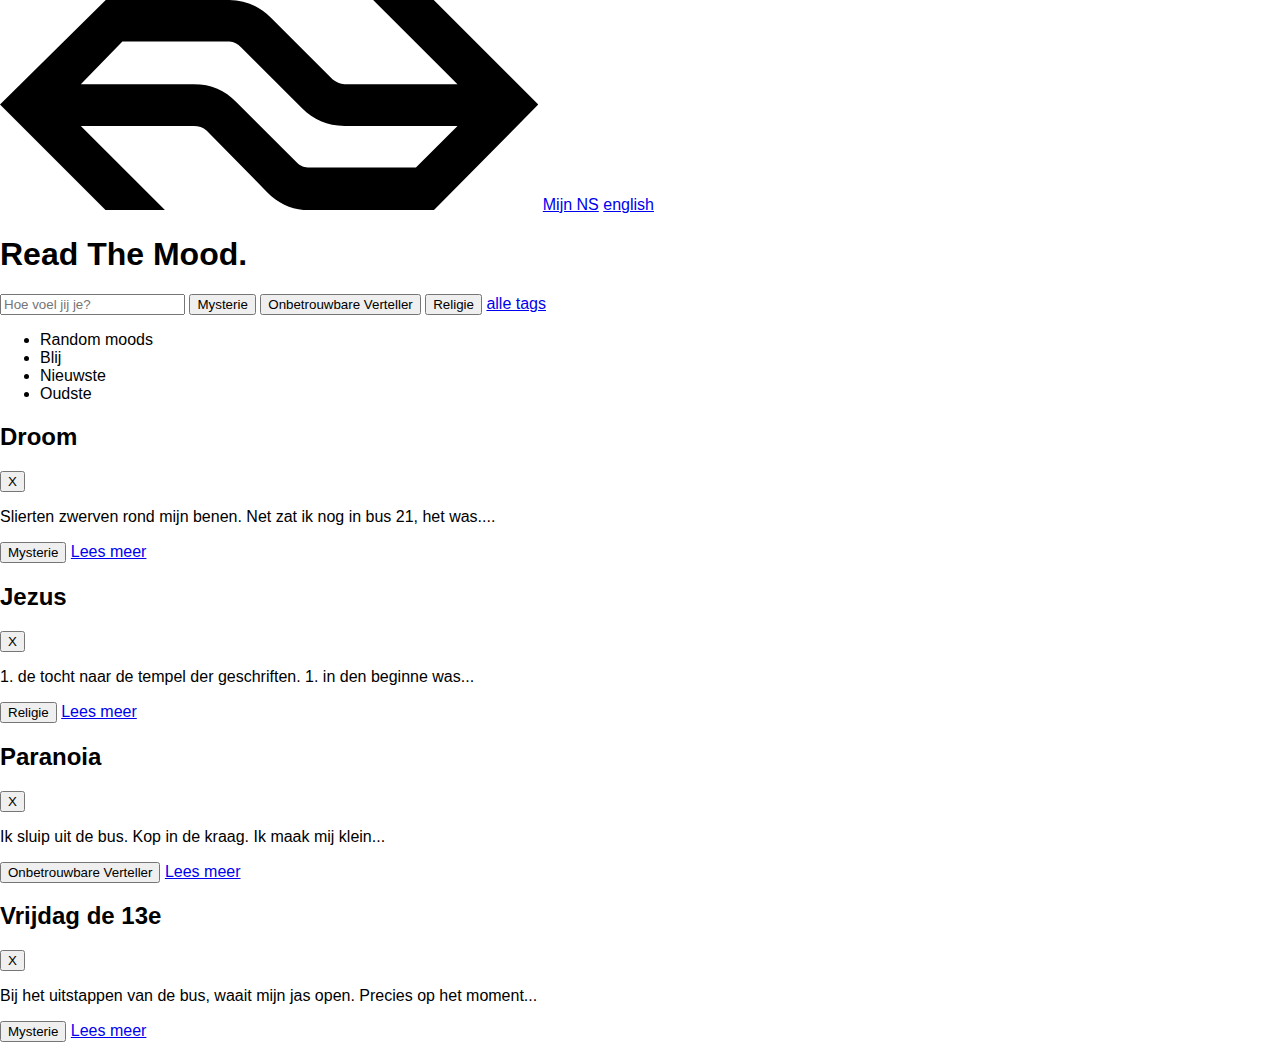
==== index.html @ 93d9e7eb "add the first step of html" ====
<!DOCTYPE html>
<html lang="nl">
<head>
    <title>Overzichtspagina</title>
    <meta charset="utf-8">
    <link rel="stylesheet" href="css/style.css">
</head>
<body>
    <header>
           <svg class="ns-logo" version="1.1" width="538.32953" height="210.2625"  xml:space="preserve"  > <defs> <clipPath> <path d="m0 8418.9 5952.75 0L5952.75 0 0 0 0 8418.9z"/> </clipPath> </defs> <g transform="matrix(1.25,0,0,-1.25,-103.998,631.3225)"> <g transform="scale(0.1,0.1)"> <g> <g clip-path="url(#clipPath20)" > <path d="m2666.73 4717.86c38.13 0 66.57-19.06 95.17-47.37l484.79-484.64c95.16-95.02 199.58-142.68 342.25-142.68l903.15 0-332.73-332.72-846.25 0c-47.51 0-75.81 9.53-104.4 38.12l-484.94 484.64c-95.02 95.31-199.43 142.68-342.11 142.68l-903.15 0 332.73 341.97 855.49 0zm332.87 190.04c-95.02 95.32-209.26 142.68-332.87 142.68l-988.64 0-846.106-836.14 846.106-845.96 475.4 0-674.98 674.69 903.15 0c37.98 0 75.96-9.53 104.56-38.12L2971 3510.87c95.02-95.02 209.11-142.39 332.73-142.39l998.17 0 836.72 845.96-836.72 836.14-484.79 0 674.98-674.69-903.15 0c-38.12 0-66.43 19.06-95.03 37.84"/> </g> </g> </g> </g> </svg>

           <a href="account/inlog.html">Mijn NS</a>
           <a href="http://www.english.com">english</a>
    </header>

    <main>
        <section>
           <h1>Read The Mood.</h1>
           <input type="search" name="search" placeholder="Hoe voel jij je?">

           <button class="mystery">Mysterie</button>
           <button class="unreliable">Onbetrouwbare Verteller</button>
           <button class="religion">Religie</button>

           <a href="#">alle tags</a>
        </section>

       <section>
           <nav>
               <ul>
                   <li>Random moods</li>
                   <li>Blij</li>
                   <li>Nieuwste</li>
                   <li>Oudste</li>
               </ul>
           </nav>

           <article>
               <h2>Droom</h2> <button class="delete">X</button>
               <p>Slierten zwerven rond mijn benen. Net zat ik nog in bus 21, het was....</p>
               <button class="mystery">Mysterie</button>
               <a href="verhalen/droom.html">Lees meer</a>
           </article>

           <article>
               <h2>Jezus</h2> <button class="delete">X</button>
               <p>1. de tocht naar de tempel der geschriften. 1. in den beginne was...</p>
               <button class="religion">Religie</button>
               <a href="#">Lees meer</a>
           </article>

           <article>
               <h2>Paranoia</h2> <button class="delete">X</button>
               <p>Ik sluip uit de bus. Kop in de kraag. Ik maak mij klein...</p>
               <button class="unreliable">Onbetrouwbare Verteller</button>
               <a href="#">Lees meer</a>
           </article>

           <article>
               <h2>Vrijdag de 13e</h2> <button class="delete">X</button>
               <p>Bij het uitstappen van de bus, waait mijn jas open. Precies op het moment...</p>
               <button class="mystery">Mysterie</button>
               <a href="#">Lees meer</a>
           </article>
       </section>

    </main>
</body>
</html>
---- css/style.css ----
body{
    margin:0;
    padding:0;
    font-family: roboto, sans-serif;
    font-size: 1em;
}

/*header{
    width: 100%;
    height: 3em;
}

.ns-logo path{
    fill: #003082;
    width: 100%;
    height: auto;
}*/
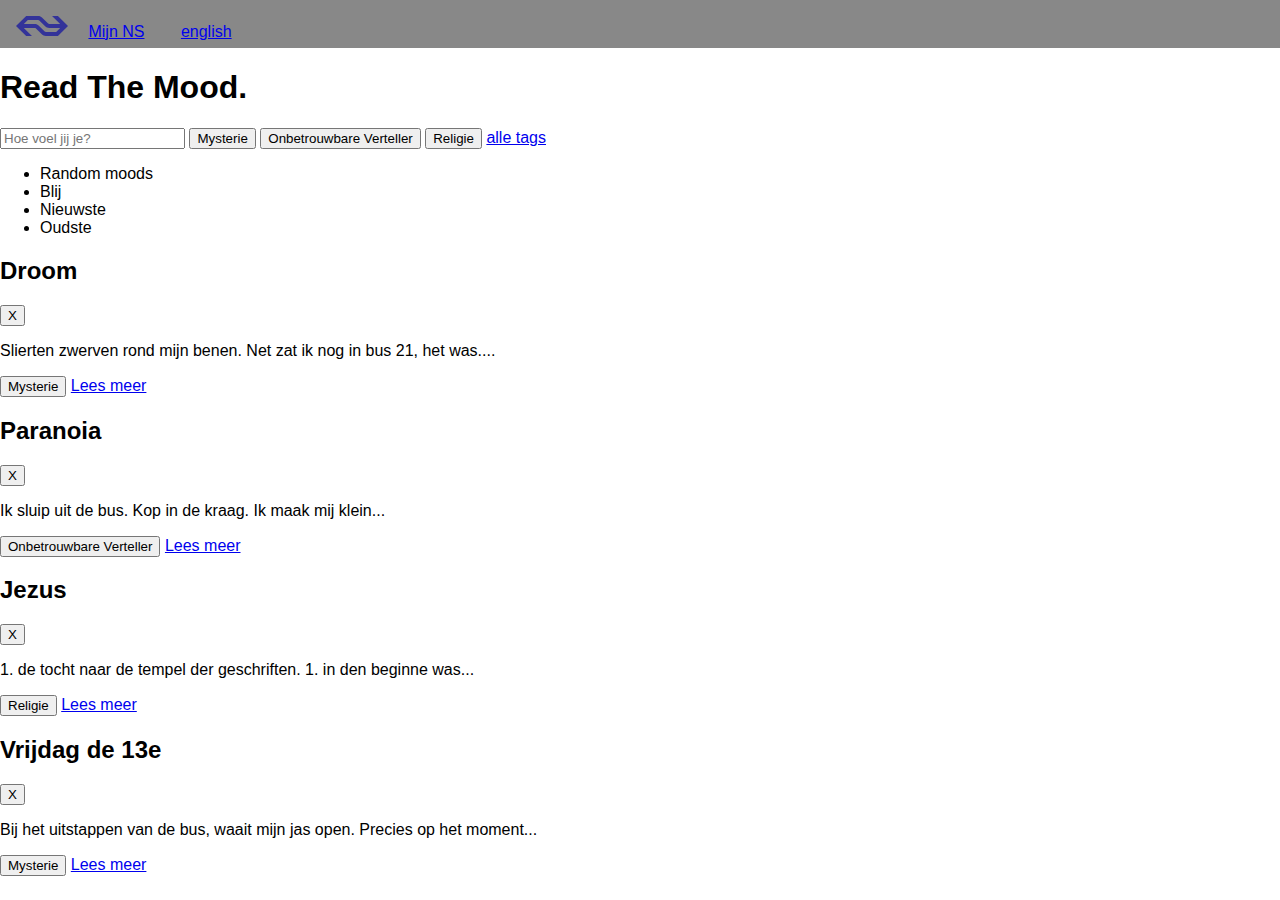
==== commit 3bba1958: "add new page, change css and change logo image" ====
--- a/index.html
+++ b/index.html
@@ -3,11 +3,13 @@
 <head>
     <title>Overzichtspagina</title>
     <meta charset="utf-8">
+    <meta name="viewport" content="width=device-width, initial-scale=1">
+
     <link rel="stylesheet" href="css/style.css">
 </head>
 <body>
     <header>
-           <svg class="ns-logo" version="1.1" width="538.32953" height="210.2625"  xml:space="preserve"  > <defs> <clipPath> <path d="m0 8418.9 5952.75 0L5952.75 0 0 0 0 8418.9z"/> </clipPath> </defs> <g transform="matrix(1.25,0,0,-1.25,-103.998,631.3225)"> <g transform="scale(0.1,0.1)"> <g> <g clip-path="url(#clipPath20)" > <path d="m2666.73 4717.86c38.13 0 66.57-19.06 95.17-47.37l484.79-484.64c95.16-95.02 199.58-142.68 342.25-142.68l903.15 0-332.73-332.72-846.25 0c-47.51 0-75.81 9.53-104.4 38.12l-484.94 484.64c-95.02 95.31-199.43 142.68-342.11 142.68l-903.15 0 332.73 341.97 855.49 0zm332.87 190.04c-95.02 95.32-209.26 142.68-332.87 142.68l-988.64 0-846.106-836.14 846.106-845.96 475.4 0-674.98 674.69 903.15 0c37.98 0 75.96-9.53 104.56-38.12L2971 3510.87c95.02-95.02 209.11-142.39 332.73-142.39l998.17 0 836.72 845.96-836.72 836.14-484.79 0 674.98-674.69-903.15 0c-38.12 0-66.43 19.06-95.03 37.84"/> </g> </g> </g> </g> </svg>
+           <img class="ns-logo" src="img/ns.svg" alt="NS Logo">
 
            <a href="account/inlog.html">Mijn NS</a>
            <a href="http://www.english.com">english</a>
@@ -43,16 +45,16 @@
            </article>
 
            <article>
+               <h2>Paranoia</h2> <button class="delete">X</button>
+               <p>Ik sluip uit de bus. Kop in de kraag. Ik maak mij klein...</p>
+               <button class="unreliable">Onbetrouwbare Verteller</button>
+               <a href="verhalen/paranoia.html">Lees meer</a>
+           </article>
+
+           <article>
                <h2>Jezus</h2> <button class="delete">X</button>
                <p>1. de tocht naar de tempel der geschriften. 1. in den beginne was...</p>
                <button class="religion">Religie</button>
-               <a href="#">Lees meer</a>
-           </article>
-
-           <article>
-               <h2>Paranoia</h2> <button class="delete">X</button>
-               <p>Ik sluip uit de bus. Kop in de kraag. Ik maak mij klein...</p>
-               <button class="unreliable">Onbetrouwbare Verteller</button>
                <a href="#">Lees meer</a>
            </article>
 
--- a/css/style.css
+++ b/css/style.css
@@ -1,3 +1,7 @@
+*{
+    box-sizing: border-box;
+}
+
 body{
     margin:0;
     padding:0;
@@ -5,13 +9,19 @@
     font-size: 1em;
 }
 
-/*header{
+header{
     width: 100%;
     height: 3em;
+    background-color: #888;
+    padding: 1em;
 }
 
-.ns-logo path{
-    fill: #003082;
-    width: 100%;
-    height: auto;
-}*/+header a{
+    vertical-align: middle;
+    padding: 1em;
+}
+
+.ns-logo{
+    width: 3.250em;
+    height: 1.250em;
+}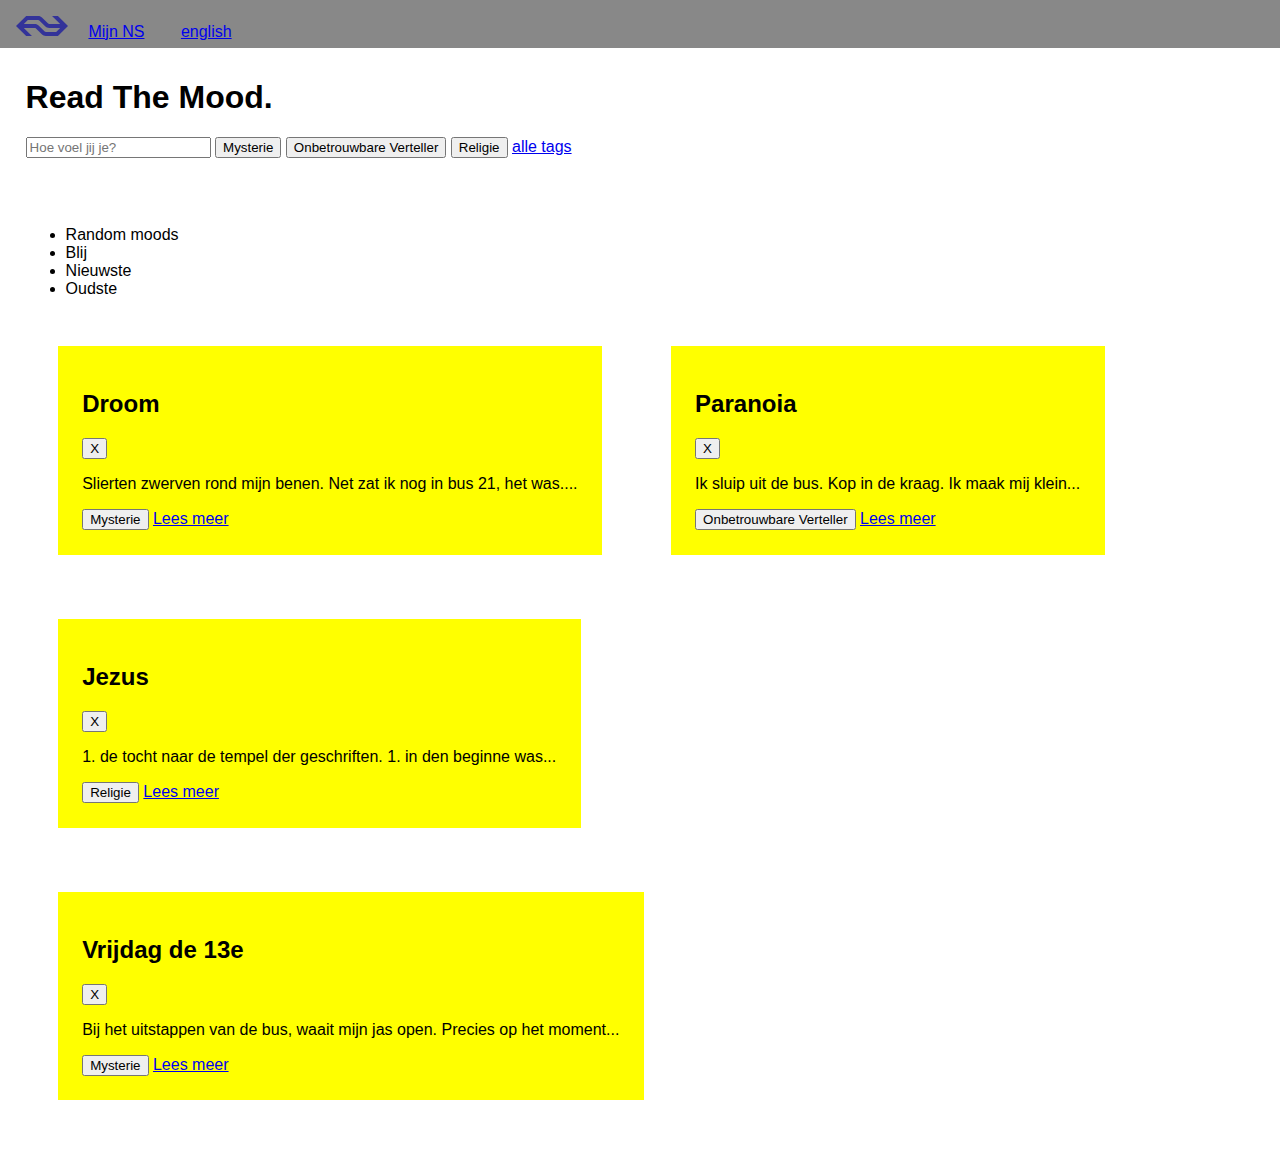
==== commit f8a1c865: "Add css to the pages" ====
--- a/index.html
+++ b/index.html
@@ -7,7 +7,7 @@
 
     <link rel="stylesheet" href="css/style.css">
 </head>
-<body>
+<body class="overzicht">
     <header>
            <img class="ns-logo" src="img/ns.svg" alt="NS Logo">
 
--- a/css/style.css
+++ b/css/style.css
@@ -24,4 +24,93 @@
 .ns-logo{
     width: 3.250em;
     height: 1.250em;
-}+}
+
+section, article{
+    padding: 2%;
+}
+
+/*------------------------------------*\
+  #DROOM: EASY TO READ
+\*------------------------------------*/
+.verhaal h2{
+    font-size: 5em;
+}
+
+.verhaal p{
+    font-size: 1.5em;
+    font-weight: 300;
+    line-height: 2em;
+    margin: 5%;
+}
+
+/*------------------------------------*\
+  #PARANOIA: UNITS FOR LAYOUT
+\*------------------------------------*/
+
+.verhaal-2 h2{
+    font-size: 5em;
+}
+
+.verhaal-2 p{
+    font-size: 1.5em;
+    font-weight: 300;
+    line-height: 2em;
+    padding: 0.5em;
+
+    -webkit-column-count: 2; /* Chrome, Safari, Opera */
+    -moz-column-count: 2; /* Firefox */
+    column-count: 2;
+
+    -webkit-column-gap: 2em; /* Chrome, Safari, Opera */
+    -moz-column-gap: 2em; /* Firefox */
+    column-gap: 2em;
+}
+
+.verhaal-2 a + p:first-letter{
+    font-size: 3em;
+}
+
+
+/*------------------------------------*\
+  #OVERZICHT: BOX MODEL
+\*------------------------------------*/
+/*Positioning*/
+.overzicht header{
+    position: fixed;
+}
+
+.overzicht main{
+    padding-top: 2em;
+}
+
+/*Inline-block*/
+.overzicht header{
+    position: fixed;
+}
+
+.overzicht main{
+    padding-top: 2em;
+}
+
+/*.overzicht main section article{
+    position: static;
+}
+
+.overzicht main section article:nth-child(odd){
+    position: absolute;
+    margin-left: 35em;
+    margin-top: -15em;
+}
+
+.overzicht main section article:nth-child(odd){
+    position: relative;
+    margin-left: 35em;
+    margin-top: -15em;
+}*/
+
+.overzicht main section article{
+    display: inline-block;
+    background-color: yellow;
+    margin: 2em;
+}
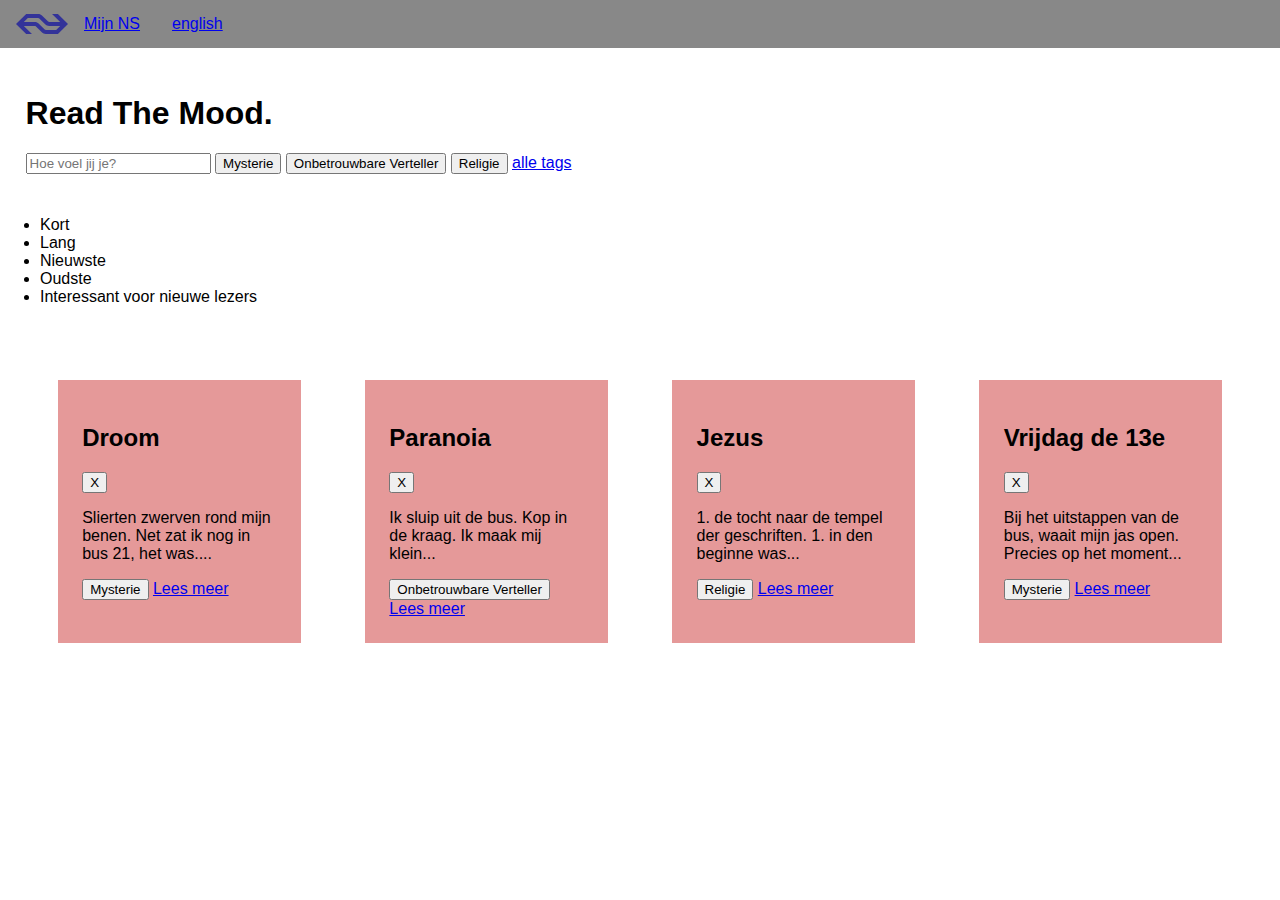
==== commit fd36ec53: "Add breakppoints to the stories" ====
--- a/index.html
+++ b/index.html
@@ -26,17 +26,17 @@
 
            <a href="#">alle tags</a>
         </section>
+        <nav>
+          <ul>
+            <li>Kort</li>
+            <li>Lang</li>
+            <li>Nieuwste</li>
+            <li>Oudste</li>
+            <li>Interessant voor nieuwe lezers</li>
+          </ul>
+        </nav>
 
-       <section>
-           <nav>
-               <ul>
-                   <li>Random moods</li>
-                   <li>Blij</li>
-                   <li>Nieuwste</li>
-                   <li>Oudste</li>
-               </ul>
-           </nav>
-
+        <section class="artikelen">
            <article>
                <h2>Droom</h2> <button class="delete">X</button>
                <p>Slierten zwerven rond mijn benen. Net zat ik nog in bus 21, het was....</p>
--- a/css/style.css
+++ b/css/style.css
@@ -14,10 +14,10 @@
     height: 3em;
     background-color: #888;
     padding: 1em;
+    vertical-align: middle;
 }
 
 header a{
-    vertical-align: middle;
     padding: 1em;
 }
 
@@ -31,8 +31,13 @@
 }
 
 /*------------------------------------*\
-  #DROOM: EASY TO READ
-\*------------------------------------*/
+  #DROOM: EASY TO READ ✓
+\*------------------------------------*/
+.verhaal{
+    margin: 0 auto;
+    width: 60em;
+}
+
 .verhaal h2{
     font-size: 5em;
 }
@@ -41,12 +46,15 @@
     font-size: 1.5em;
     font-weight: 300;
     line-height: 2em;
-    margin: 5%;
-}
-
-/*------------------------------------*\
-  #PARANOIA: UNITS FOR LAYOUT
-\*------------------------------------*/
+}
+
+/*------------------------------------*\
+  #PARANOIA: UNITS FOR LAYOUT ✓
+\*------------------------------------*/
+.verhaal-2{
+    margin: 0 auto;
+    width: 60em;
+}
 
 .verhaal-2 h2{
     font-size: 5em;
@@ -56,8 +64,11 @@
     font-size: 1.5em;
     font-weight: 300;
     line-height: 2em;
-    padding: 0.5em;
-
+}
+
+.verhaal-2 p:nth-child(odd){
+    background-color: hsla(360,60%,50%, 0.5);
+    padding: 2em;
     -webkit-column-count: 2; /* Chrome, Safari, Opera */
     -moz-column-count: 2; /* Firefox */
     column-count: 2;
@@ -73,25 +84,21 @@
 
 
 /*------------------------------------*\
-  #OVERZICHT: BOX MODEL
-\*------------------------------------*/
-/*Positioning*/
+  #OVERZICHT: BOX MODEL ✓
+\*------------------------------------*/
+/*Positioning
 .overzicht header{
     position: fixed;
 }
 
 .overzicht main{
     padding-top: 2em;
-}
-
-/*Inline-block*/
-.overzicht header{
-    position: fixed;
-}
-
+}*/
+
+/*Inline-block
 .overzicht main{
     padding-top: 2em;
-}
+}*/
 
 /*.overzicht main section article{
     position: static;
@@ -109,8 +116,151 @@
     margin-top: -15em;
 }*/
 
-.overzicht main section article{
+/*.overzicht main section article{
     display: inline-block;
-    background-color: yellow;
+    background-color: hsla(360,60%,50%, 0.5);
     margin: 2em;
-}
+}*/
+
+/*------------------------------------*\
+  #HEADER: FLEXBOX ✓
+\*------------------------------------*/
+.overzicht header{
+    display: flex;
+    flex-direction: row;
+    /*flex-direction: row-reverse;*/
+    align-items: center;
+}
+
+/*------------------------------------*\
+  #ARTIKEL: FLEXBOX
+\*------------------------------------*/
+
+/*------------------------------------*\
+  #SITE: MEDIA-QUERIES
+\*------------------------------------*/
+.overzicht main .artikelen article{
+    background-color: hsla(360,60%,50%, 0.5);
+    margin: 2em;
+}
+
+.overzicht main .artikelen{
+    display: flex;
+    flex-wrap: wrap;
+}
+
+@media (min-width: 10em){
+    .overzicht main .artikelen{
+        flex-wrap: wrap;
+        align-content: stretch;
+    }
+
+    .overzicht main .artikelen article{
+        width: 100%;
+    }
+
+    /*verhaal 1*/
+    .verhaal{
+        margin: 0 auto;
+        width: 80%;
+    }
+
+    .verhaal h2{
+        font-size: 3em;
+    }
+
+    .verhaal p{
+        font-size: 1.3em;
+        font-weight: 300;
+        line-height: 2em;
+    }
+
+    /*Verhaal 2*/
+    .verhaal-2{
+        margin: 0 auto;
+        width: 100%;
+    }
+
+    .verhaal-2 h2{
+        font-size: 5em;
+    }
+
+    .verhaal-2 p{
+        font-size: 1.3em;
+        font-weight: 300;
+        line-height: 2em;
+    }
+
+    .verhaal-2 p:nth-child(odd){
+        background-color: hsla(360,60%,50%, 0.5);
+        padding: 1em;
+        -webkit-column-count: 1; /* Chrome, Safari, Opera */
+        -moz-column-count: 1; /* Firefox */
+        column-count: 1;
+
+        -webkit-column-gap: 0; /* Chrome, Safari, Opera */
+        -moz-column-gap: 0; /* Firefox */
+        column-gap: 0;
+    }
+
+    .verhaal-2 a + p:first-letter{
+        font-size: 3em;
+    }
+
+
+}
+
+@media (min-width: 65em){
+    .overzicht main .artikelen{
+        flex-wrap: nowrap;
+    }
+
+    /*Verhaal 1*/
+    .verhaal{
+        margin: 0 auto;
+        width: 60em;
+    }
+
+    .verhaal h2{
+        font-size: 5em;
+    }
+
+    .verhaal p{
+        font-size: 1.5em;
+        font-weight: 300;
+        line-height: 2em;
+    }
+
+    /*Verhaal 2*/
+    .verhaal-2{
+        margin: 0 auto;
+        width: 80%;
+    }
+
+    .verhaal-2 h2{
+        font-size: 5em;
+    }
+
+    .verhaal-2 p{
+        font-size: 1.5em;
+        font-weight: 300;
+        line-height: 2em;
+    }
+
+    .verhaal-2 p:nth-child(odd){
+        background-color: hsla(360,60%,50%, 0.5);
+        padding: 2em;
+        -webkit-column-count: 3; /* Chrome, Safari, Opera */
+        -moz-column-count: 3; /* Firefox */
+        column-count: 3;
+
+        -webkit-column-gap: 2em; /* Chrome, Safari, Opera */
+        -moz-column-gap: 2em; /* Firefox */
+        column-gap: 2em;
+    }
+
+    .verhaal-2 a + p:first-letter{
+        font-size: 3em;
+    }
+
+}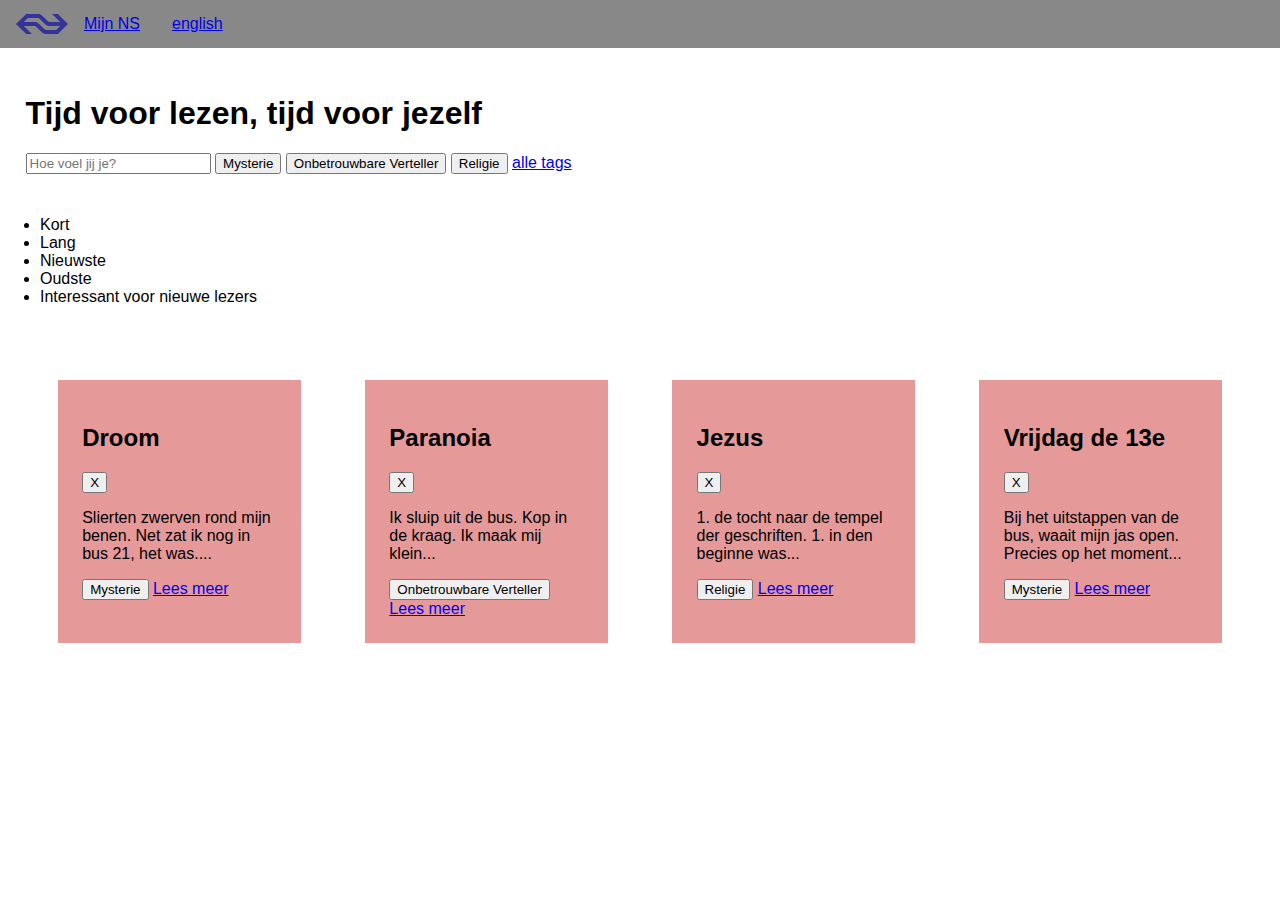
==== commit f07c47b8: "Change the name of the project" ====
--- a/index.html
+++ b/index.html
@@ -17,7 +17,7 @@
 
     <main>
         <section>
-           <h1>Read The Mood.</h1>
+           <h1>Tijd voor lezen, tijd voor jezelf</h1>
            <input type="search" name="search" placeholder="Hoe voel jij je?">
 
            <button class="mystery">Mysterie</button>
--- a/css/style.css
+++ b/css/style.css
@@ -133,11 +133,11 @@
 }
 
 /*------------------------------------*\
-  #ARTIKEL: FLEXBOX
-\*------------------------------------*/
-
-/*------------------------------------*\
-  #SITE: MEDIA-QUERIES
+  #ARTIKEL: FLEXBOX ✓
+\*------------------------------------*/
+
+/*------------------------------------*\
+  #SITE: MEDIA-QUERIES ✓
 \*------------------------------------*/
 .overzicht main .artikelen article{
     background-color: hsla(360,60%,50%, 0.5);
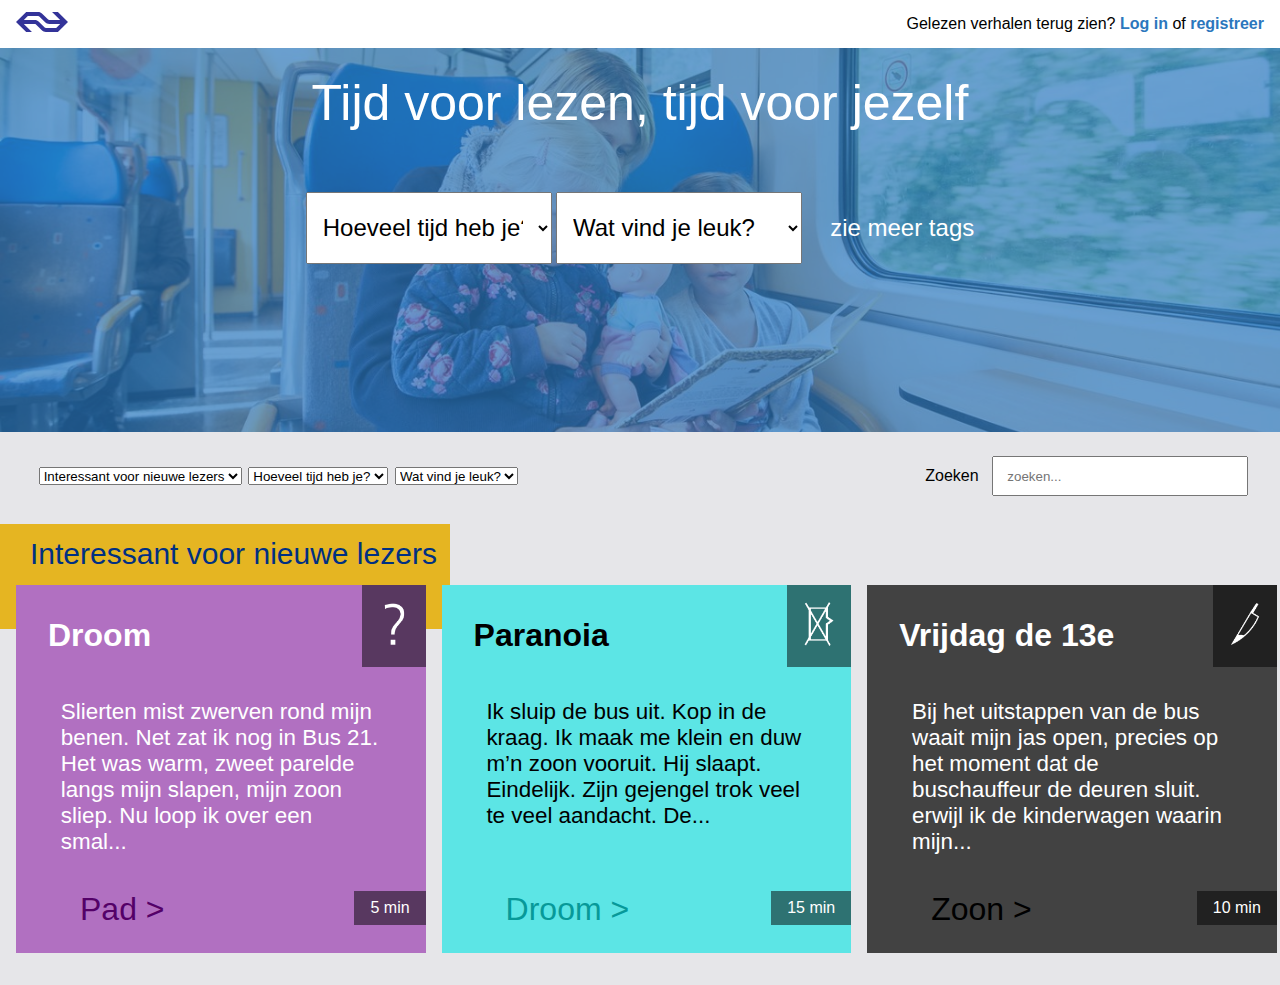
==== commit 58e19879: "Add breakpoints, images, and styling to the website" ====
--- a/index.html
+++ b/index.html
@@ -6,66 +6,114 @@
     <meta name="viewport" content="width=device-width, initial-scale=1">
 
     <link rel="stylesheet" href="css/style.css">
+    <script src="js/modal.js"></script>
 </head>
 <body class="overzicht">
     <header>
-           <img class="ns-logo" src="img/ns.svg" alt="NS Logo">
-
-           <a href="account/inlog.html">Mijn NS</a>
-           <a href="http://www.english.com">english</a>
+      <a href="#"><img class="ns-logo" src="img/ns.svg" alt="NS Logo"></a>
+      <p>Gelezen verhalen terug zien? <a href="account/inlog.html">Log in</a> of <a href="account/registreer.html">registreer</a></p>
     </header>
 
     <main>
+      <div class="background">
         <section>
-           <h1>Tijd voor lezen, tijd voor jezelf</h1>
-           <input type="search" name="search" placeholder="Hoe voel jij je?">
+          <h1>Tijd voor lezen, tijd voor jezelf</h1>
 
-           <button class="mystery">Mysterie</button>
-           <button class="unreliable">Onbetrouwbare Verteller</button>
-           <button class="religion">Religie</button>
+          <select>
+            <option selected disabled hidden>Hoeveel tijd heb je?</option>
+            <option value="&lt; 5">&lt; 5</option>
+            <option value="5-10">5-10</option>
+            <option value="10-15">10-15</option>
+            <option value="15-20">15-20</option>
+            <option value="20 &gt;">20 &gt;</option>
+          </select>
 
-           <a href="#">alle tags</a>
+          <select>
+            <option selected disabled hidden>Wat vind je leuk?</option>
+            <option value="fantasie">Fantasie</option>
+            <option value="horror">Horror</option>
+            <option value="sciencefiction">Science Fiction</option>
+            <option value="humor">Humor</option>
+            <option value="biografie;">Biografie</option>
+            <option value="youngadult">Young Adult</option>
+            <option value="roman">Romans</option>
+          </select>
+          <a href="#">zie meer tags</a>
         </section>
-        <nav>
-          <ul>
-            <li>Kort</li>
-            <li>Lang</li>
-            <li>Nieuwste</li>
-            <li>Oudste</li>
-            <li>Interessant voor nieuwe lezers</li>
-          </ul>
-        </nav>
+      </div>
 
-        <section class="artikelen">
-           <article>
-               <h2>Droom</h2> <button class="delete">X</button>
-               <p>Slierten zwerven rond mijn benen. Net zat ik nog in bus 21, het was....</p>
-               <button class="mystery">Mysterie</button>
-               <a href="verhalen/droom.html">Lees meer</a>
-           </article>
+      <form>
+        <select>
+            <option value="interessant" selected>Interessant voor nieuwe lezers</option>
+            <option value="recent">Recente verhalen</option>
+            <option value="oud">Oude verhalen</option>
+            <option value="alfabetisch">Alfabetisch</option>
+            <option value="veel">Veel woorden</option>
+            <option value="weinig">Weinig woorden</option>
+          </select>
 
-           <article>
-               <h2>Paranoia</h2> <button class="delete">X</button>
-               <p>Ik sluip uit de bus. Kop in de kraag. Ik maak mij klein...</p>
-               <button class="unreliable">Onbetrouwbare Verteller</button>
-               <a href="verhalen/paranoia.html">Lees meer</a>
-           </article>
+          <select>
+            <option selected disabled hidden>Hoeveel tijd heb je?</option>
+            <option value="&lt; 5">&lt; 5</option>
+            <option value="5-10">5-10</option>
+            <option value="10-15">10-15</option>
+            <option value="15-20">15-20</option>
+            <option value="20 &gt;">20 &gt;</option>
+          </select>
 
-           <article>
-               <h2>Jezus</h2> <button class="delete">X</button>
-               <p>1. de tocht naar de tempel der geschriften. 1. in den beginne was...</p>
-               <button class="religion">Religie</button>
-               <a href="#">Lees meer</a>
-           </article>
+          <select>
+            <option selected disabled hidden>Wat vind je leuk?</option>
+            <option value="fantasie">Fantasie</option>
+            <option value="horror">Horror</option>
+            <option value="sciencefiction">Science Fiction</option>
+            <option value="humor">Humor</option>
+            <option value="biografie;">Biografie</option>
+            <option value="youngadult">Young Adult</option>
+            <option value="roman">Romans</option>
+          </select>
 
-           <article>
-               <h2>Vrijdag de 13e</h2> <button class="delete">X</button>
-               <p>Bij het uitstappen van de bus, waait mijn jas open. Precies op het moment...</p>
-               <button class="mystery">Mysterie</button>
-               <a href="#">Lees meer</a>
-           </article>
-       </section>
+          <label for="zoeken">Zoeken</label>
+          <input type="search" id="zoeken" placeholder="zoeken...">
+      </form>
+      <h2>Interessant voor nieuwe lezers</h2>
 
+      <section class="artikelen">
+
+        <article>
+          <div class="genre droom"><img src="img/mysterie.png" alt="mysterie"></div>
+          <h3>Droom</h3>
+
+
+            <p>Slierten mist zwerven rond mijn benen. Net zat ik nog in Bus 21. Het was warm, zweet parelde langs mijn slapen, mijn zoon sliep. Nu loop ik over een smal...</p>
+
+            <a href="verhalen/droom.html">Pad &gt;</a>
+
+            <span>5 min</span>
+        </article>
+
+        <article>
+          <div class="genre paranoia"><img src="img/onbetrouwbaar.png" alt="onbetrouwbare verteller"></div>
+          <h3>Paranoia</h3>
+
+
+            <p>Ik sluip de bus uit. Kop in de kraag. Ik maak me klein en duw m’n zoon vooruit. Hij slaapt. Eindelijk. Zijn gejengel trok veel te veel aandacht. De...</p>
+
+            <a href="verhalen/paranoia.html">Droom &gt;</a>
+
+            <span>15 min</span>
+        </article>
+
+        <article>
+          <div class="genre vrijdag"><img src="img/horror.png" alt="horror"></div>
+          <h3>Vrijdag de 13e</h3>
+
+            <p>Bij het uitstappen van de bus waait mijn jas open, precies op het moment dat de buschauffeur de deuren sluit. erwijl ik de kinderwagen waarin mijn...</p>
+
+            <a href="#">Zoon &gt;</a>
+
+            <span>10 min</span>
+        </article>
+    </section>
     </main>
 </body>
 </html>--- a/css/style.css
+++ b/css/style.css
@@ -1,24 +1,28 @@
 *{
     box-sizing: border-box;
+    margin:0;
+    padding:0;
 }
 
 body{
     margin:0;
     padding:0;
-    font-family: roboto, sans-serif;
     font-size: 1em;
+    background-color: #E6E6E9;
+    font-family: "Segoe UI", "Verdana", sans-serif;
 }
 
 header{
     width: 100%;
     height: 3em;
-    background-color: #888;
     padding: 1em;
-    vertical-align: middle;
-}
-
-header a{
-    padding: 1em;
+    display: flex;
+    align-items: center;
+    background-color: #fff;
+}
+
+header p{
+    margin-left: auto;
 }
 
 .ns-logo{
@@ -26,241 +30,403 @@
     height: 1.250em;
 }
 
-section, article{
+section{
     padding: 2%;
 }
 
 /*------------------------------------*\
-  #DROOM: EASY TO READ ✓
+  #OVERZICHTSPAGINA
 \*------------------------------------*/
-.verhaal{
+.overzicht main .background{
+    height:24em;
+    background-size: 100%;
+    background-repeat:no-repeat;
+    background-image: url("../img/bg.jpg");
+}
+
+.overzicht main .background section{
+    height:24em;
+    text-align: center;
+    background-color: rgba(43, 119, 189, 0.7);
+}
+
+.overzicht main .background section select{
+    width: 20%;
+    height: 3em;
+    padding: 0.5em;
+    font-weight: 300;
+    font-size: 150%;
+    margin-top: 2.5em;
+}
+
+.overzicht main .background section a{
+    color: #fff;
+    font-weight: 300;
+    font-size: 1.5em;
+    margin-left: 1em;
+}
+
+.overzicht main .background section h1{
+    color: #fff;
+    font-weight: 300;
+    font-size: 3.125rem;
+}
+
+.overzicht main form{
+    display: flex;
+    align-items: baseline;
+    margin-top: 1.5em;
+    padding: 0 2em;
+}
+
+.overzicht main form select{
+    height: 2vh;
+    margin-left: 0.5em;
+}
+
+.overzicht main form input{
+    width: 20vw;
+    margin-left: 1em;
+}
+
+.overzicht main form label{
+    margin-left: auto;
+}
+
+.artikelen{
+    padding: 0;
+    display: flex;
+    margin-top: 1em;
+}
+
+.overzicht main h2{
+    display: block;
+    width: 15em;
+    height: 3.5em;
+    color: #003082;
+    font-weight: 400;
+    line-height: 2em;
+    padding-left: 1em;
+    font-size: 1.875em;
+    margin-top: 0.5em;
+    margin-bottom: -2em;
+    background-color: #E5B522;
+}
+
+.artikelen article{
+    width: 32vw;
+    height: 23rem;
+    margin-left: 1em;
+    margin-bottom: 2em;
+    background-size: 100%;
+    background-color: #fff;
+    background-repeat: no-repeat;
+}
+
+.artikelen article:nth-child(1){
+    background-color: #B170C1;
+    color: #fff;
+}
+.artikelen article:nth-child(1) a{
+    color: #540168;
+}
+
+.artikelen article:nth-child(2){
+    background-color: #5CE5E5;
+}
+.artikelen article:nth-child(2) a{
+    color: #079999;
+}
+
+.artikelen article:nth-child(3){
+    background-color: #424242;
+    color: #fff;
+}
+.artikelen article:nth-child(3) a{
+    color: #000;
+}
+
+.artikelen article h3{
+    margin: 1em;
+    font-size: 2em;
+}
+
+.artikelen article p{
+    margin: 2em;
+    font-size: 1.4em;
+    height: 40%;
+}
+
+.artikelen article a{
+    margin: 2em;
+    font-size: 2em;
+    font-weight: 400;
+}
+
+.artikelen article .genre img{
+    max-width: 100%;
+}
+
+.artikelen article .genre{
+    width: 4em;
+    padding: 1em;
+    margin-left: 27vw;
+    background-color: rgba(0, 0, 0, 0.5);
+    position: absolute;
+    float: right;
+    z-index: 100;
+}
+
+
+.artikelen article span{
+    color: #fff;
+    float: right;
+    padding: 0.5em 1em;
+    background-color: rgba(0, 0, 0, 0.5);
+}
+
+/*article width when round 1200px = width: 23.188rem;*/
+
+/*------------------------------------*\
+  #FORMS
+\*------------------------------------*/
+.inlog form{
+    width: 40%;
+    background-color: #ffc917;
+    padding: 2em;
     margin: 0 auto;
-    width: 60em;
-}
-
-.verhaal h2{
-    font-size: 5em;
-}
-
-.verhaal p{
+}
+
+.inlog .bedankt{
+    width: 25%;
+    background-color: #ffc917;
+    padding: 2em;
+    margin: 0 auto;
+}
+
+.inlog{
+    display: flex;
+    width: 100%;
+    margin-top: 5em;
+}
+
+.inlog section{
+    width: 50vw;
     font-size: 1.5em;
+    line-height: 3em;
     font-weight: 300;
-    line-height: 2em;
+}
+
+a{
+    font-weight: 600;
+    color: #2B77BD;
+    text-decoration: none;
+}
+
+legend{
+    font-size: 2em;
+    margin-bottom: 1em;
+}
+
+fieldset{
+    border: none;
+}
+
+input{
+    height: 3em;
+    padding: 1em;
+    width: 100%;
+    margin-bottom: 1em;
+}
+
+.btn{
+    height: 3em;
+    padding: 1em;
+    width: 100%;
+    margin-bottom: 1em;
+    color: #fff;
+    background-color: #2B77BD;
+    font-size: 1em;
 }
 
 /*------------------------------------*\
-  #PARANOIA: UNITS FOR LAYOUT ✓
+  #MEDIAQUERIES
 \*------------------------------------*/
-.verhaal-2{
-    margin: 0 auto;
-    width: 60em;
-}
-
-.verhaal-2 h2{
-    font-size: 5em;
-}
-
-.verhaal-2 p{
-    font-size: 1.5em;
-    font-weight: 300;
-    line-height: 2em;
-}
-
-.verhaal-2 p:nth-child(odd){
-    background-color: hsla(360,60%,50%, 0.5);
-    padding: 2em;
-    -webkit-column-count: 2; /* Chrome, Safari, Opera */
-    -moz-column-count: 2; /* Firefox */
-    column-count: 2;
-
-    -webkit-column-gap: 2em; /* Chrome, Safari, Opera */
-    -moz-column-gap: 2em; /* Firefox */
-    column-gap: 2em;
-}
-
-.verhaal-2 a + p:first-letter{
-    font-size: 3em;
-}
-
-
-/*------------------------------------*\
-  #OVERZICHT: BOX MODEL ✓
-\*------------------------------------*/
-/*Positioning
-.overzicht header{
-    position: fixed;
-}
-
-.overzicht main{
-    padding-top: 2em;
-}*/
-
-/*Inline-block
-.overzicht main{
-    padding-top: 2em;
-}*/
-
-/*.overzicht main section article{
-    position: static;
-}
-
-.overzicht main section article:nth-child(odd){
-    position: absolute;
-    margin-left: 35em;
-    margin-top: -15em;
-}
-
-.overzicht main section article:nth-child(odd){
-    position: relative;
-    margin-left: 35em;
-    margin-top: -15em;
-}*/
-
-/*.overzicht main section article{
-    display: inline-block;
-    background-color: hsla(360,60%,50%, 0.5);
-    margin: 2em;
-}*/
-
-/*------------------------------------*\
-  #HEADER: FLEXBOX ✓
-\*------------------------------------*/
-.overzicht header{
-    display: flex;
-    flex-direction: row;
-    /*flex-direction: row-reverse;*/
-    align-items: center;
-}
-
-/*------------------------------------*\
-  #ARTIKEL: FLEXBOX ✓
-\*------------------------------------*/
-
-/*------------------------------------*\
-  #SITE: MEDIA-QUERIES ✓
-\*------------------------------------*/
-.overzicht main .artikelen article{
-    background-color: hsla(360,60%,50%, 0.5);
-    margin: 2em;
-}
-
-.overzicht main .artikelen{
-    display: flex;
-    flex-wrap: wrap;
-}
-
-@media (min-width: 10em){
-    .overzicht main .artikelen{
+@media (min-width: 5em) and (max-width: 49em) {
+
+    /*------------------------------------*\
+        #S-OVERZICHT
+    \*------------------------------------*/
+    .overzicht main h2{
+        font-size: 1.5em;
+    }
+
+    .artikelen{
         flex-wrap: wrap;
-        align-content: stretch;
-    }
-
-    .overzicht main .artikelen article{
+    }
+
+    .artikelen article{
+        width: 90vw;
+    }
+
+    .overzicht main .background select, .overzicht main .background a{
+        display: none;
+    }
+
+    .overzicht main .background, .overzicht main .background section{
+        height: 15vh;
+    }
+
+    .overzicht main .background section h1{
+        font-size: 2em;
+        line-height: 2em;
+    }
+
+    .overzicht main form{
+        margin: 1em;
+        padding: 0;
+        flex-wrap: wrap;
+    }
+
+    .overzicht main form label{
+        margin-left: 2em;
+        margin-top: 1em;
+    }
+
+    .artikelen article .genre{
+        margin-left: 70vw;
+    }
+
+    .artikelen article p{
+        margin: 1em;
+        font-size: 1.4em;
+    }
+
+    /*------------------------------------*\
+        #S-OVERZICHT
+    \*------------------------------------*/
+    .inlog{
+        flex-wrap: wrap;
+        margin: 0;
+    }
+
+    .inlog form{
         width: 100%;
     }
 
-    /*verhaal 1*/
-    .verhaal{
-        margin: 0 auto;
-        width: 80%;
-    }
-
-    .verhaal h2{
-        font-size: 3em;
-    }
-
-    .verhaal p{
+    .inlog section{
+        width: 100vw;
         font-size: 1.3em;
-        font-weight: 300;
         line-height: 2em;
     }
 
-    /*Verhaal 2*/
-    .verhaal-2{
-        margin: 0 auto;
+    .inlog .bedankt{
+        margin:1em ;
         width: 100%;
     }
 
-    .verhaal-2 h2{
-        font-size: 5em;
-    }
-
-    .verhaal-2 p{
-        font-size: 1.3em;
-        font-weight: 300;
+}
+
+@media (min-width: 50em) and (max-width: 70em)  {
+    /*------------------------------------*\
+        #M-OVERZICHT
+    \*------------------------------------*/
+    main{
+        display: flex;
+        padding-top: 5vh;
+    }
+
+    header{
+        position: fixed;
+    }
+
+    .overzicht main h2{
+        font-size: 1.5em;
+        width: 100vw;
+        height: 4em;
+        line-height: 4em;
+        padding-left: 45vw;
+    }
+
+    .artikelen{
+        display: block;
+    }
+
+    .artikelen article{
+        margin-left: -30em;
+        width: 54vw;
+        font-size: 0.9em;
+    }
+
+    .artikelen article:first-child{
+        margin-top: 15em;
+    }
+
+    .overzicht main .background select, .overzicht main .background a{
+        display: none;
+    }
+
+    .overzicht main .background{
+        background-size: 300%;
+        background-position: center top;
+    }
+
+    .overzicht main .background, .overzicht main .background section{
+        height: 95vh;
+        width: 40vw;
+        position: fixed;
+    }
+
+    .overzicht main .background section h1{
+        font-size: 2em;
         line-height: 2em;
     }
 
-    .verhaal-2 p:nth-child(odd){
-        background-color: hsla(360,60%,50%, 0.5);
+    .overzicht main form{
+        padding: 0;
+        display: block;
+        position: absolute;
+        margin-left: 25em;
+        margin-top: 8em;
+    }
+
+    .overzicht main form input{
+        margin-top: 1em;
+    }
+
+    .artikelen article .genre{
+        margin-left: 44vw;
+    }
+
+    .artikelen article p{
+        margin: 1em;
         padding: 1em;
-        -webkit-column-count: 1; /* Chrome, Safari, Opera */
-        -moz-column-count: 1; /* Firefox */
-        column-count: 1;
-
-        -webkit-column-gap: 0; /* Chrome, Safari, Opera */
-        -moz-column-gap: 0; /* Firefox */
-        column-gap: 0;
-    }
-
-    .verhaal-2 a + p:first-letter{
-        font-size: 3em;
-    }
-
-
-}
-
-@media (min-width: 65em){
-    .overzicht main .artikelen{
-        flex-wrap: nowrap;
-    }
-
-    /*Verhaal 1*/
-    .verhaal{
-        margin: 0 auto;
-        width: 60em;
-    }
-
-    .verhaal h2{
-        font-size: 5em;
-    }
-
-    .verhaal p{
-        font-size: 1.5em;
-        font-weight: 300;
+        font-size: 1.4em;
+    }
+
+    .artikelen article h3{
+        padding-top: 0.5em;
+    }
+
+    /*------------------------------------*\
+        #M-LOGIN
+    \*------------------------------------*/
+    .inlog{
+        margin: 0;
+    }
+
+    .inlog form{
+        width: 40%;
+    }
+
+    .inlog section{
+        width: 60vw;
+        font-size: 1.2em;
         line-height: 2em;
     }
 
-    /*Verhaal 2*/
-    .verhaal-2{
-        margin: 0 auto;
-        width: 80%;
-    }
-
-    .verhaal-2 h2{
-        font-size: 5em;
-    }
-
-    .verhaal-2 p{
-        font-size: 1.5em;
-        font-weight: 300;
-        line-height: 2em;
-    }
-
-    .verhaal-2 p:nth-child(odd){
-        background-color: hsla(360,60%,50%, 0.5);
-        padding: 2em;
-        -webkit-column-count: 3; /* Chrome, Safari, Opera */
-        -moz-column-count: 3; /* Firefox */
-        column-count: 3;
-
-        -webkit-column-gap: 2em; /* Chrome, Safari, Opera */
-        -moz-column-gap: 2em; /* Firefox */
-        column-gap: 2em;
-    }
-
-    .verhaal-2 a + p:first-letter{
-        font-size: 3em;
-    }
-
+    .inlog .bedankt{
+        padding-top:5em ;
+        width: 50%;
+    }
 }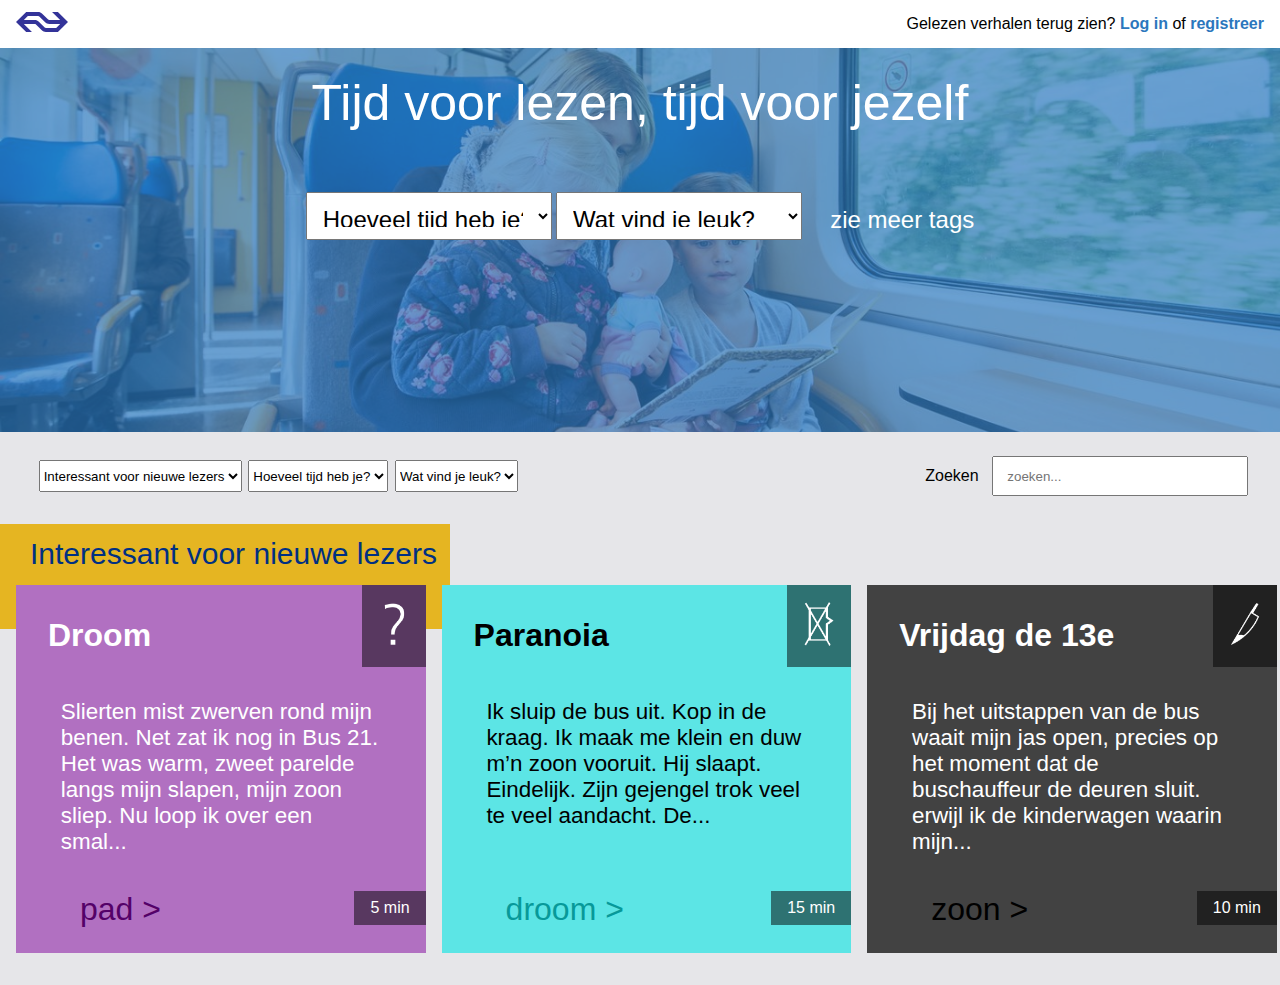
==== commit f4ac38e6: "little changes" ====
--- a/index.html
+++ b/index.html
@@ -86,7 +86,7 @@
 
             <p>Slierten mist zwerven rond mijn benen. Net zat ik nog in Bus 21. Het was warm, zweet parelde langs mijn slapen, mijn zoon sliep. Nu loop ik over een smal...</p>
 
-            <a href="verhalen/droom.html">Pad &gt;</a>
+            <a href="verhalen/droom.html">pad &gt;</a>
 
             <span>5 min</span>
         </article>
@@ -98,7 +98,7 @@
 
             <p>Ik sluip de bus uit. Kop in de kraag. Ik maak me klein en duw m’n zoon vooruit. Hij slaapt. Eindelijk. Zijn gejengel trok veel te veel aandacht. De...</p>
 
-            <a href="verhalen/paranoia.html">Droom &gt;</a>
+            <a href="verhalen/paranoia.html">droom &gt;</a>
 
             <span>15 min</span>
         </article>
@@ -109,7 +109,7 @@
 
             <p>Bij het uitstappen van de bus waait mijn jas open, precies op het moment dat de buschauffeur de deuren sluit. erwijl ik de kinderwagen waarin mijn...</p>
 
-            <a href="#">Zoon &gt;</a>
+            <a href="#">zoon &gt;</a>
 
             <span>10 min</span>
         </article>
--- a/css/style.css
+++ b/css/style.css
@@ -52,7 +52,7 @@
 
 .overzicht main .background section select{
     width: 20%;
-    height: 3em;
+    height: 3rem;
     padding: 0.5em;
     font-weight: 300;
     font-size: 150%;
@@ -80,7 +80,7 @@
 }
 
 .overzicht main form select{
-    height: 2vh;
+    height: 2rem;
     margin-left: 0.5em;
 }
 
@@ -121,12 +121,17 @@
     background-size: 100%;
     background-color: #fff;
     background-repeat: no-repeat;
+    transition: ease-out 1s;
 }
 
 .artikelen article:nth-child(1){
     background-color: #B170C1;
     color: #fff;
 }
+.artikelen article:nth-child(1):hover{
+    background-color: #F1FB8F;
+    color:#000;
+}
 .artikelen article:nth-child(1) a{
     color: #540168;
 }
@@ -134,6 +139,9 @@
 .artikelen article:nth-child(2){
     background-color: #5CE5E5;
 }
+.artikelen article:nth-child(2):hover{
+    background-color: #FFAB66;
+}
 .artikelen article:nth-child(2) a{
     color: #079999;
 }
@@ -141,6 +149,9 @@
 .artikelen article:nth-child(3){
     background-color: #424242;
     color: #fff;
+}
+.artikelen article:nth-child(3):hover{
+    background-color: #353535;
 }
 .artikelen article:nth-child(3) a{
     color: #000;
@@ -253,7 +264,6 @@
   #MEDIAQUERIES
 \*------------------------------------*/
 @media (min-width: 5em) and (max-width: 49em) {
-
     /*------------------------------------*\
         #S-OVERZICHT
     \*------------------------------------*/
